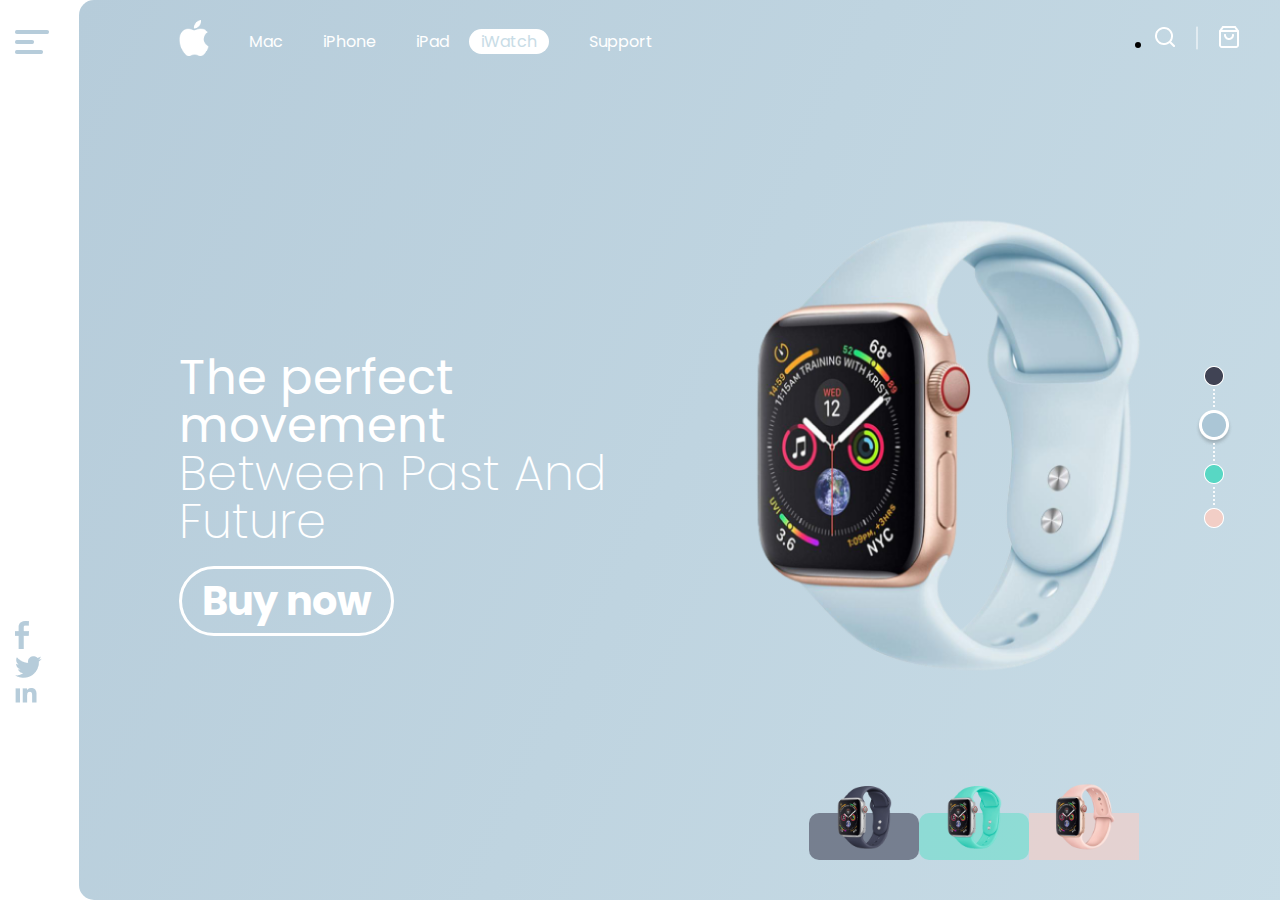
==== assets/index.html @ 3a03222d "Add files via upload" ====
<!DOCTYPE html>
<html lang="en">
<head>
<meta charset="UTF-8">
<meta content="width=device-width,initial-scale=1" name="viewport">
<title>
Apple watch landing page
</title>
<link rel="stylesheet" href="untitled1.css">
</head>
<body>
<div class="top">
<div class="menue">
<img src="Nav Menu.png"  >
</div>
<div class="icons">
<div >
    <img src="Vector.png"  >
    </div>
    <div>
        <img src="Vector-2.png">
        </div>
        <div>
            <img src="Vector-3.png" >
            </div>
</div>
</div>
<section class="sec">
    
<header>
    <a href="#"><img src="apple.png" class="logo"></a>
    <ul>
        <li><a href="#" >Mac</a></li>
        <li><a href="#" >iPhone</a></li>
        <li><a href="#" >iPad</a></li>
        <div class="watch">
        <li>iWatch</li>
    </div>
        <li><a href="#" >Support</a></li>
        
        
    </ul>
    <div class="serchcart">
        <li><a><img src="Search and Cart.png"></a></li>
    </div>
</header>


<div class="content">
    <div class="text">
    <h2><b>The perfect movement</b><br>Between Past And <br> Future<br><samp><a><h5>Buy now</h5> </a></samp></h2>
   </div>
<div class="imgbox">
    <img src="1 1.png" class="iWatch">
</div>
</div>
<ul class="thumb">
    <div class="first">
    <li><img src="4.png"></li>
</div>
<div class="second">
    <li><img src="5.png"></li>
</div>
<div class="third">
    <li><img src="3.png"></li>
</div>
</ul>
<ul class="sci">

</ul>
<div class= "colornavigator">
    <img src="Color Indicator.png">
</div>
</section>
</body>
</html>
---- assets/untitled1.css ----
@import url('https://fonts.googleapis.com/css?family=Poppins: 200,300,400,500,600,700,800,900&display=swap');
*
{
    margin: 0;
    padding: 0;
    box-sizing: border-box;
    font-family: 'Poppins',sans-serif;
}
body {
    height: 100vh; 
    display: flex;
    justify-content: center;
    flex-direction: row;
}
section{
    position: relative;
    width: 95%;
    min-height: 100vh;
    padding: 100px;
    display: flex;
    justify-content: space-between;
    align-items: center;
   
background: linear-gradient(294.28deg, #C8DCE6 0%, #B6CCDA 100%);
border-radius: 15px 0px 0px 15px;

}

header{
    position: absolute;
    top: 0;
    left: 0;
    width: 100%;
    padding: 20px 100px ;
    display: flex;
    
    align-items: center ;
}
header .logo{
margin-top: 0px;
width: 30px;
}

header ul{
position: relative;
display: flex;
}
header ul li{
   list-style: none;
    }
header ul li a{
    display: inline block;
    color: #ffffff;
    font-weight: 500px;
    margin-left: 40px;
    text-decoration: none;
}
.content{
    color: #ffffff;
    position: relative;
    width: 100%;
    display: flex;
    justify-content: space-between;
    align-items: center;
}
.content .text{
    position: relative;
    width: 600px;
}
.content .text h2{
    color: #ffffff;
    font-size: 3em;
    line-height: 1em;
    font-weight: 200;
}
.content .text h2 samp{
    color: #ffffff;
   
}
.content .text a{
display: inline-block;
margin-top: 20px;
padding: 8px 20px;
position: absolute;

border: 3px solid #FFFFFF;
box-sizing: border-box;
border-radius: 100px;
}
.imgbox .iWatch{
    width: 500px;
    display: flex;
    

}
.thumb{
    position: absolute;
    left: 60%;
    bottom: 40px ;
    transform: rotateX(-50%);
    display: flex;

}
.thumb li{
    list-style: none;
    display: inline-block;
    margin: 0px  20px;
    cursor: pointer;
    transition: 0.5s;
}
.thumb li img{
    max-width: 70px;
    margin-top: -30px;

}
.thumb li:hover{
    transform: translateY(-25px);
}





.top{
    background-color: #ffffff;
    width: 100px;
    height: 100vh;

}
.menue{
    padding:30px 30px 30px 30px ;
}
.icons{
padding: 30px   ;
margin-top: 500px;

}
.first{
    position: relative;


background: rgba(67, 69, 88, 0.6);
border-radius: 10px;


}
.second{
    position: relative;



    background: rgba(106, 221, 204, 0.6);
    border-radius: 10px;
}
.third{
    position: relative;
    background: rgba(249, 205, 196, 0.6);


}
.serchcart{
    margin-left: 500px;
}
.watch{
    background-color: rgb(255, 255, 255);
    border-radius: 40px;
    color: #C8DCE6;
    padding: 0px !important;
    margin-left: 20px;
    text-align: center;
    width: 80px;

   
}

 @media screen and (max-width: 690px) {
    header ul{
        display: none;
    }

    .content .text{
        font-size: 10px;
        flex-direction: column;
    }
    .imgbox .iWatch{
        width: 300px;
        display: flex;
        
    
    }
    .thumb{
        position: absolute;
        left: 40%;
        bottom: 40px ;
        transform: rotateX(-50%);
        display: flex;
    
    }
    .icons{
        padding: 50px   ;
        margin-top: 500px;
        
        }
    .menue{
    padding:50px  ;
}
.serchcart{
    margin-left: 300px;
}

    
}
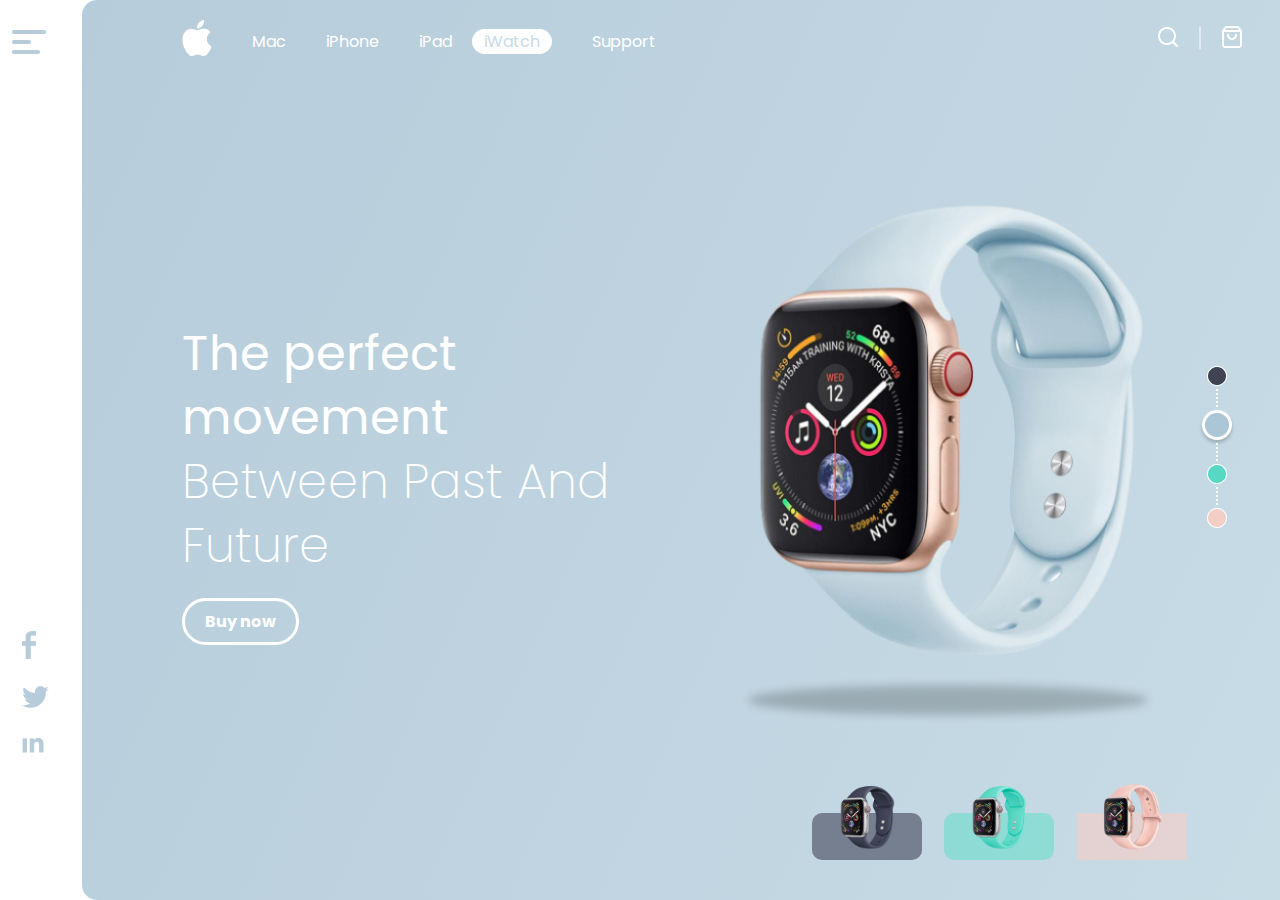
==== commit 1f7d8492: "Add files via upload" ====
--- a/assets/index.html
+++ b/assets/index.html
@@ -14,13 +14,13 @@
 <img src="Nav Menu.png"  >
 </div>
 <div class="icons">
-<div >
+<div class="facebook">
     <img src="Vector.png"  >
     </div>
-    <div>
+    <div class="twitter">
         <img src="Vector-2.png">
         </div>
-        <div>
+        <div class="linkdin">
             <img src="Vector-3.png" >
             </div>
 </div>
@@ -41,20 +41,23 @@
         
     </ul>
     <div class="serchcart">
-        <li><a><img src="Search and Cart.png"></a></li>
+        <img src="Search and Cart.png">
     </div>
 </header>
 
 
 <div class="content">
     <div class="text">
-    <h2><b>The perfect movement</b><br>Between Past And <br> Future<br><samp><a><h5>Buy now</h5> </a></samp></h2>
+    <h2><b>The perfect movement</b><br>Between Past And <br> Future<br></h2><samp><a><h7><b>Buy now</b></h7> </a></samp>
    </div>
 <div class="imgbox">
     <img src="1 1.png" class="iWatch">
+    <div class="box">
+        
+    </div>
 </div>
 </div>
-<ul class="thumb">
+<div class="thumb">
     <div class="first">
     <li><img src="4.png"></li>
 </div>
@@ -64,7 +67,7 @@
 <div class="third">
     <li><img src="3.png"></li>
 </div>
-</ul>
+</div>
 <ul class="sci">
 
 </ul>
--- a/assets/untitled1.css
+++ b/assets/untitled1.css
@@ -69,8 +69,8 @@
 }
 .content .text h2{
     color: #ffffff;
-    font-size: 3em;
-    line-height: 1em;
+    font-size: 3rem;
+    line-height: 4rem;
     font-weight: 200;
 }
 .content .text h2 samp{
@@ -91,6 +91,7 @@
     width: 500px;
     display: flex;
     
+    
 
 }
 .thumb{
@@ -99,6 +100,8 @@
     bottom: 40px ;
     transform: rotateX(-50%);
     display: flex;
+    width: 375px;
+    justify-content: space-between;
 
 }
 .thumb li{
@@ -143,6 +146,7 @@
 border-radius: 10px;
 
 
+
 }
 .second{
     position: relative;
@@ -159,7 +163,7 @@
 
 }
 .serchcart{
-    margin-left: 500px;
+    margin-left:500px;
 }
 .watch{
     background-color: rgb(255, 255, 255);
@@ -172,41 +176,106 @@
 
    
 }
-
- @media screen and (max-width: 690px) {
+.facebook{
+    padding: 10px;
+}
+.twitter{
+    padding: 10px;
+}
+.linkdin{
+    padding: 10px;
+}
+.box{
+    width: 80%;
+    margin-left: 10%;
+    height: 30px;
+    background-color: black;
+    opacity: 0.2;
+    filter: blur(5px);
+    border-radius: 50%;
+}
+ @media screen and (max-width:690px) {
     header ul{
         display: none;
     }
-
-    .content .text{
-        font-size: 10px;
+header{
+    justify-content: center;
+}
+    .content {
+        font-size: 6px;
         flex-direction: column;
+       
     }
     .imgbox .iWatch{
-        width: 300px;
+        width: 200px;
         display: flex;
+      
+        
+       
         
     
     }
     .thumb{
         position: absolute;
-        left: 40%;
-        bottom: 40px ;
-        transform: rotateX(-50%);
+        left: 3%;
         display: flex;
+        width: 325px;
+        justify-content: space-between;
+        
+        
     
     }
     .icons{
         padding: 50px   ;
-        margin-top: 500px;
+        margin-top: 300px;
         
         }
     .menue{
     padding:50px  ;
 }
 .serchcart{
-    margin-left: 300px;
-}
-
-    
+    margin-left:150px;
+}
+body {
+    height: 100%; 
+    display: flex;
+  
+    flex-direction: row;
+} 
+.colornavigator{
+    display:none;
+}
+.first{
+    width: 95px;
+}
+.second{
+    width: 95px;
+}
+.third{
+    width: 95px;
+}
+.thumb li img{
+    max-width: 60px;
+
+}
+.content .text{
+    padding-left: 200px;
+    padding-bottom: 150px;
+
+}
+.content .text a{
+    margin-bottom: 100px;
+}
+section{
+    font-size: 20px;
+
+}
+.content .text h2{
+    font-size: 1.2rem;
+    line-height: 2rem;
+    margin-top: 10%;
+}
+.box{
+    margin-bottom: 25%;
+}
 }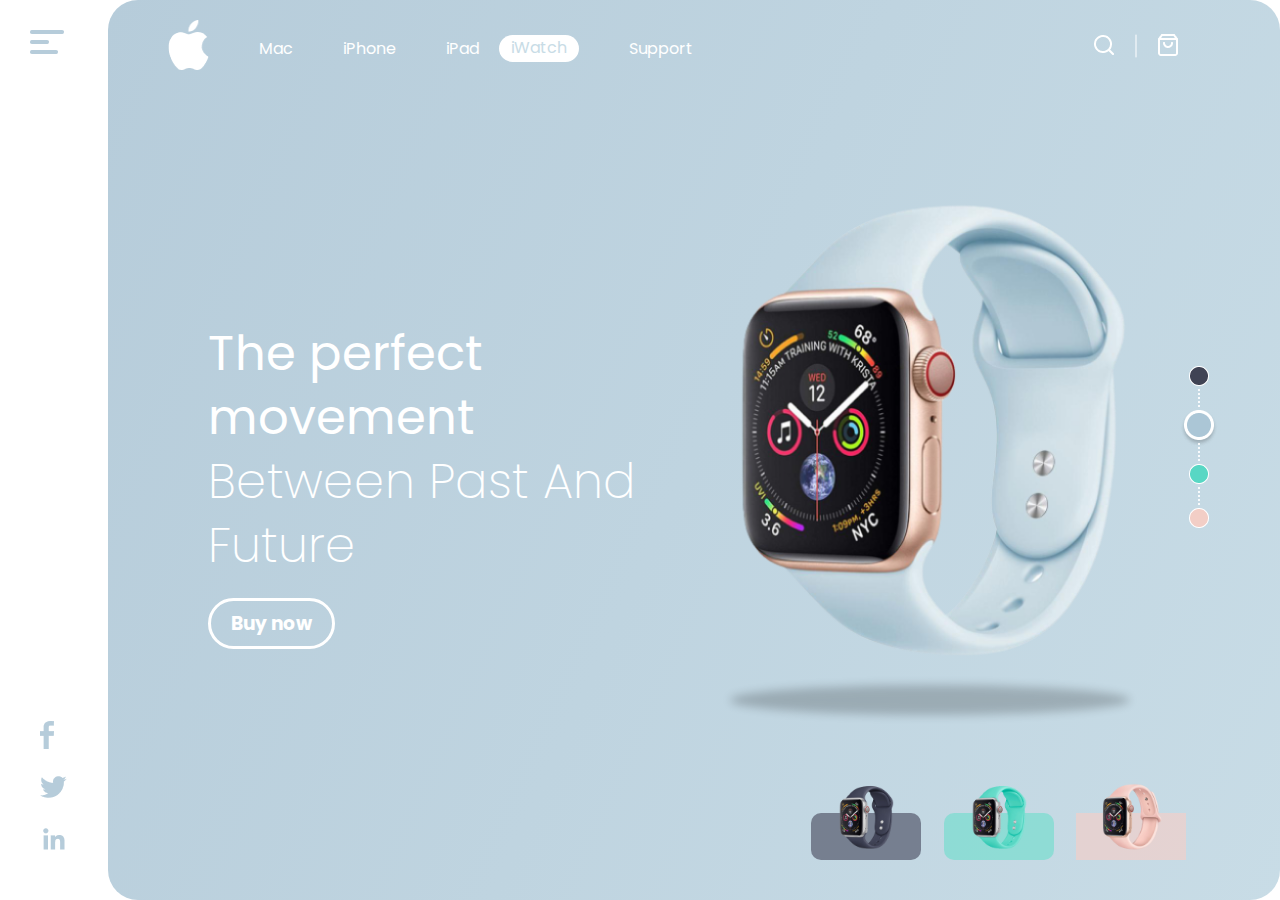
==== commit 6613b852: "Add files via upload" ====
--- a/assets/index.html
+++ b/assets/index.html
@@ -9,71 +9,97 @@
 <link rel="stylesheet" href="untitled1.css">
 </head>
 <body>
-<div class="top">
-<div class="menue">
-<img src="Nav Menu.png"  >
-</div>
-<div class="icons">
-<div class="facebook">
-    <img src="Vector.png"  >
+<div class="base" >
+    <div class="top">
+    <div class="menue">
+    <img src="Nav Menu.png" onclick="toggle()"/>
     </div>
-    <div class="twitter">
-        <img src="Vector-2.png">
+    <div class="icons">
+    <div class="facebook">
+        <img src="Vector.png"  >
         </div>
-        <div class="linkdin">
-            <img src="Vector-3.png" >
+        <div class="twitter">
+            <img src="Vector-2.png">
             </div>
-</div>
-</div>
-<section class="sec">
+            <div class="linkdin">
+                <img src="Vector-3.png" >
+                </div>
+    </div>
+    </div>
+    <section class="sec">
     
-<header>
-    <a href="#"><img src="apple.png" class="logo"></a>
-    <ul>
-        <li><a href="#" >Mac</a></li>
-        <li><a href="#" >iPhone</a></li>
-        <li><a href="#" >iPad</a></li>
-        <div class="watch">
-        <li>iWatch</li>
-    </div>
-        <li><a href="#" >Support</a></li>
+        <header>
+            <a href="#"><img src="apple.png" class="logo"></a>
+            <ul>
+                <li><a href="#" >Mac</a></li>
+                <li><a href="#" >iPhone</a></li>
+                <li><a href="#" >iPad</a></li>
+                <div class="watch">
+                <li>iWatch</li>
+            </div>
+                <li><a href="#" >Support</a></li>
+                
+                
+            </ul>
+            <div class="serchcart">
+                <img src="Search and Cart.png">
+            </div>
+        </header>
         
         
-    </ul>
-    <div class="serchcart">
-        <img src="Search and Cart.png">
-    </div>
-</header>
+        <div class="content">
+            <div class="text">
+            <h2><b>The perfect movement</b><br>Between Past And <br> Future<br></h2><samp><a><h3>Buy now</h3> </a></samp>
+           </div>
+        <div class="imgbox">
+            <img src="1 1.png" class="iWatch">
+            <div class="box">
+        
+            </div>
+        </div>
+        </div>
+        <div class="thumb">
+            <div class="first">
+            <li><img src="4.png"></li>
+        </div>
+        <div class="second">
+            <li><img src="5.png"></li>
+        </div>
+        <div class="third">
+            <li><img src="3.png"></li>
+        </div>
+        </div>
+       
+        <div class= "colornavigator">
+            <img src="Color Indicator.png">
+        </div>
+        
+        </section>
+        
+</div>
 
 
-<div class="content">
-    <div class="text">
-    <h2><b>The perfect movement</b><br>Between Past And <br> Future<br></h2><samp><a><h7><b>Buy now</b></h7> </a></samp>
-   </div>
-<div class="imgbox">
-    <img src="1 1.png" class="iWatch">
-    <div class="box">
-        
-    </div>
-</div>
-</div>
-<div class="thumb">
-    <div class="first">
-    <li><img src="4.png"></li>
-</div>
-<div class="second">
-    <li><img src="5.png"></li>
-</div>
-<div class="third">
-    <li><img src="3.png"></li>
-</div>
-</div>
-<ul class="sci">
+<div class="sidenav" id="sidenav" >
+    <a href="#">Mac</a>
+    <a href="#">iPhone</a>
+    <a href="#">iPad</a>
+    <a href="#">iWatch</a>
+    <a href="#">Support</a>
+    
+  </div>
+  
+  <script>
+    
+function toggle() {
+  var x = document.getElementById("sidenav");
+  if (x.style.display === "block") {
+    x.style.display = "none";
+  } else {
+    x.style.display = "block";
+  }
+}
+    </script>
+         
+</body>
 
-</ul>
-<div class= "colornavigator">
-    <img src="Color Indicator.png">
-</div>
-</section>
-</body>
 </html>
--- a/assets/untitled1.css
+++ b/assets/untitled1.css
@@ -6,23 +6,27 @@
     box-sizing: border-box;
     font-family: 'Poppins',sans-serif;
 }
-body {
-    height: 100vh; 
-    display: flex;
-    justify-content: center;
-    flex-direction: row;
+
+.base{
+    display: flex;
+    flex-direction:row;
+    border-radius:300px;
+    
+
 }
 section{
     position: relative;
-    width: 95%;
+    width: 100%;
     min-height: 100vh;
     padding: 100px;
     display: flex;
     justify-content: space-between;
     align-items: center;
+    overflow-x: hidden;
+    
    
 background: linear-gradient(294.28deg, #C8DCE6 0%, #B6CCDA 100%);
-border-radius: 15px 0px 0px 15px;
+border-radius: 30px;
 
 }
 
@@ -31,14 +35,17 @@
     top: 0;
     left: 0;
     width: 100%;
-    padding: 20px 100px ;
+    padding: 20px 100px  10px 60px;
     display: flex;
     
     align-items: center ;
 }
 header .logo{
 margin-top: 0px;
-width: 30px;
+width: 40.62px;
+Height:50px;
+left: 9.38%;
+
 }
 
 header ul{
@@ -52,8 +59,10 @@
     display: inline block;
     color: #ffffff;
     font-weight: 500px;
-    margin-left: 40px;
+    margin-left: 50px;
     text-decoration: none;
+    line-height: 27px;
+    font-style: normal;
 }
 .content{
     color: #ffffff;
@@ -73,10 +82,14 @@
     line-height: 4rem;
     font-weight: 200;
 }
-.content .text h2 samp{
-    color: #ffffff;
-   
-}
+.content .text samp h3{
+    color: #ffffff;
+    padding: 0  px 20px;
+
+    
+   
+}
+
 .content .text a{
 display: inline-block;
 margin-top: 20px;
@@ -126,18 +139,20 @@
 
 .top{
     background-color: #ffffff;
-    width: 100px;
-    height: 100vh;
-
-}
-.menue{
+    display: flex;
+    flex-direction: column;
+    justify-content: space-between;
+
+}
+ .menue{
     padding:30px 30px 30px 30px ;
+    pointer-events:none
 }
 .icons{
 padding: 30px   ;
 margin-top: 500px;
 
-}
+} 
 .first{
     position: relative;
 
@@ -163,7 +178,9 @@
 
 }
 .serchcart{
-    margin-left:500px;
+    margin-left: auto;
+
+    position: relative;
 }
 .watch{
     background-color: rgb(255, 255, 255);
@@ -177,7 +194,7 @@
    
 }
 .facebook{
-    padding: 10px;
+    padding: 10px ;
 }
 .twitter{
     padding: 10px;
@@ -189,12 +206,29 @@
     width: 80%;
     margin-left: 10%;
     height: 30px;
-    background-color: black;
+    background-color:black;
     opacity: 0.2;
     filter: blur(5px);
     border-radius: 50%;
 }
- @media screen and (max-width:690px) {
+.w3-sidebar w3-bar-block w3-border-right{
+    display: none;
+}
+.sidenav{
+    display: none;
+}
+.colornavigator{
+    position: relative;
+    display: block;
+   
+}
+@media screen and (max-width:800px) {
+    .sidenav{
+        display: inline;
+        position: relative;
+}
+    
+
     header ul{
         display: none;
     }
@@ -202,64 +236,31 @@
     justify-content: center;
 }
     .content {
-        font-size: 6px;
+        font-weight:700;
         flex-direction: column;
        
     }
     .imgbox .iWatch{
-        width: 200px;
+        width: 280px;
         display: flex;
-      
+ }
+    .thumb{
+        display: none;
         
-       
-        
-    
-    }
-    .thumb{
-        position: absolute;
-        left: 3%;
-        display: flex;
-        width: 325px;
-        justify-content: space-between;
-        
-        
-    
-    }
-    .icons{
-        padding: 50px   ;
-        margin-top: 300px;
-        
-        }
-    .menue{
-    padding:50px  ;
-}
+    
+    }
 .serchcart{
-    margin-left:150px;
-}
-body {
-    height: 100%; 
-    display: flex;
-  
-    flex-direction: row;
-} 
-.colornavigator{
-    display:none;
-}
-.first{
-    width: 95px;
-}
-.second{
-    width: 95px;
-}
-.third{
-    width: 95px;
-}
+    
+    margin-left: 80%;
+    position: relative;
+}
+
 .thumb li img{
-    max-width: 60px;
+    max-width: 80px;
 
 }
 .content .text{
-    padding-left: 200px;
+    padding-left: 180px;
     padding-bottom: 150px;
 
 }
@@ -278,4 +279,103 @@
 .box{
     margin-bottom: 25%;
 }
-}+.colornavigator{
+margin-top: 200px;
+margin-left: 55%; 
+justify-content: space-around;
+position: absolute;
+display:block 
+
+}
+
+.content .text samp h3{
+    color: #ffffff;
+    padding: 0  px 20px;
+    font-size: 1rem;
+}
+section{
+    width: 100%;
+    padding: 100px;
+    display: flex;
+    justify-content: space-between;
+    
+   
+background: linear-gradient(294.28deg, #C8DCE6 0%, #B6CCDA 100%);
+border-radius:20px;
+
+}
+.sidenav {
+    height: 100%;
+    width: 150px;
+    position: fixed;
+    z-index: 1;
+    top: 0;
+    left: 0;
+    background-color:#ffffff;
+    overflow-x: hidden;
+    padding-top: 20px;
+    display: none;
+  
+  }
+  
+  /* Style the sidenav links and the dropdown button */
+  .sidenav a{
+    padding: 10px 8px 0px 16px;
+    text-decoration: none;
+    font-size: 20px;
+    color: #818181;
+    display: block;
+    border: none;
+    background: none;
+    width: 100%;
+    text-align: center;
+    cursor: pointer;
+    outline: none;
+    margin-top: 40%;
+  }
+  
+  /* On mouse-over */
+  .sidenav a:hover{
+    color:black;
+
+  }
+  
+  .logon{
+    padding-left: 60px ;
+    margin-top: 40%;
+  }
+  .menue{
+    display: flex;
+    flex-direction:column-reverse;
+    
+}
+.base{
+    display: flex;
+    flex-direction: column-reverse;
+    border-radius: 200px;
+}
+.top{
+    flex-direction: row;
+    z-index: 2;
+}
+.icons{
+    display: flex;
+    flex-direction: row;
+    padding: 10px   ;
+    margin-top: 0%;
+    width: auto;
+}
+.menue{
+    padding:30px 30px 30px 30px ;
+    pointer-events:auto;
+    }
+    .facebook{
+        padding: 10px ;
+    }
+    .twitter{
+        padding: 12px;
+    }
+    .linkdin{
+        padding: 12px;
+    }
+}
